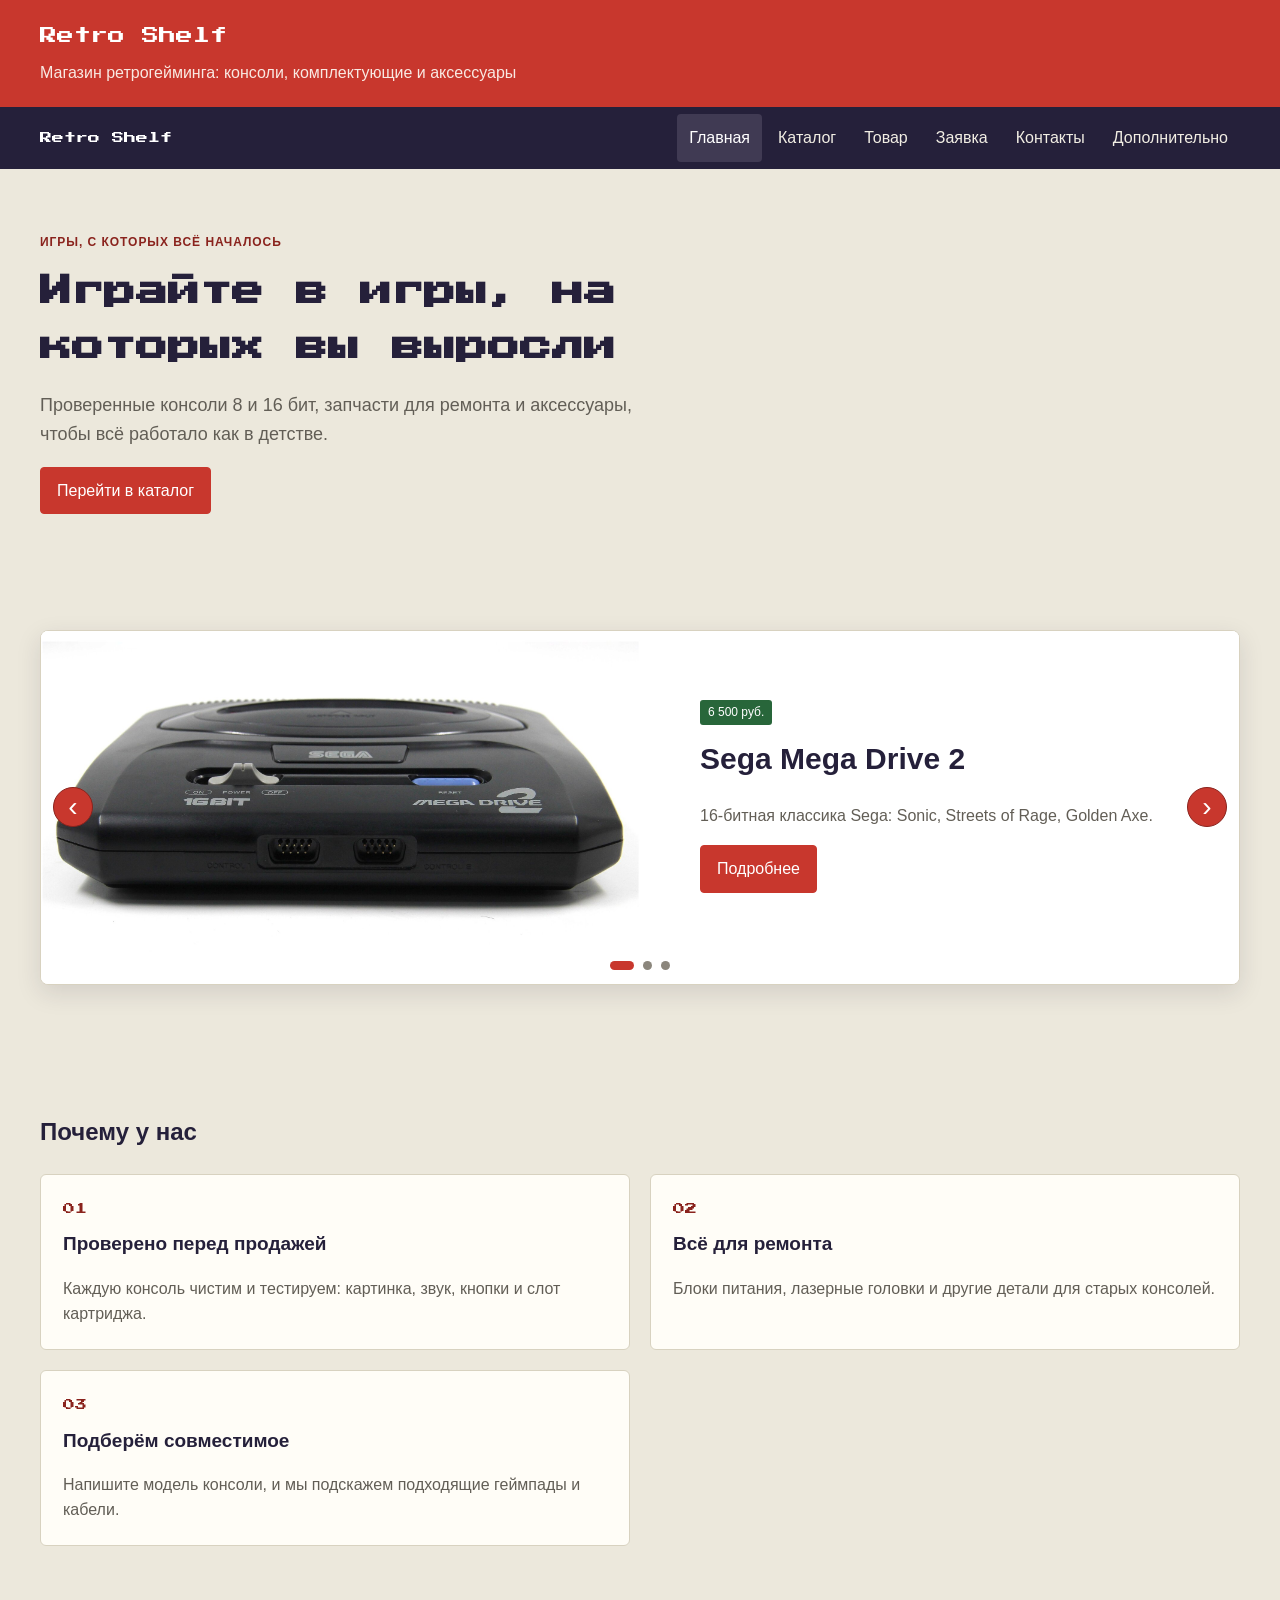
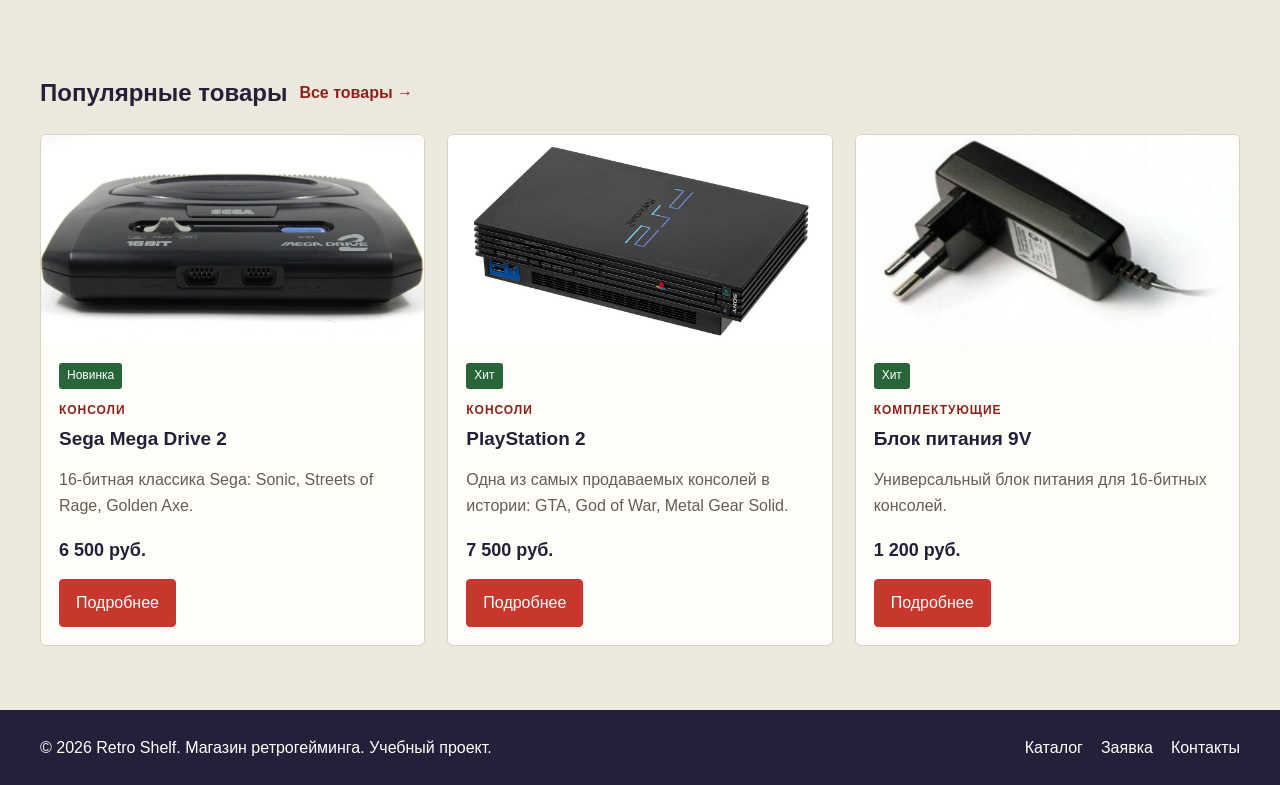
==== index.html @ e9cc9f71 "Добавлена основа проекта КР 4" ====
<!DOCTYPE html>
<html lang="ru">
<head>
  <meta charset="UTF-8">
  <meta name="viewport" content="width=device-width, initial-scale=1.0">
  <meta name="description" content="Retro Shelf — магазин ретрогейминга: консоли, комплектующие и аксессуары.">
  <title>Главная — Retro Shelf</title>
  <link rel="preconnect" href="https://fonts.googleapis.com">
  <link rel="preconnect" href="https://fonts.gstatic.com" crossorigin>
  <link href="https://fonts.googleapis.com/css2?family=Press+Start+2P&display=swap" rel="stylesheet">
  <link rel="stylesheet" href="css/style.css">
  <link rel="stylesheet" href="css/responsive.css">
  <script src="js/main.js" defer></script>
</head>
<body>
  <a class="skip-link" href="#main">Перейти к основному содержимому</a>
  <header class="site-header">
    <div class="site-header__intro wrap">
      <div><a class="site-header__name pixel" href="index.html">Retro Shelf</a><p>Магазин ретрогейминга: консоли, комплектующие и аксессуары</p></div>
    </div>
  </header>
  <nav class="site-nav" aria-label="Основная навигация"><div class="wrap site-nav__inner">
    <a class="site-nav__brand pixel" href="index.html">Retro Shelf</a>
    <button class="site-nav__toggle" type="button" aria-expanded="false" aria-controls="main-menu">Меню</button>
    <ul class="site-nav__list" id="main-menu">        <li><a class="site-nav__link site-nav__link--active" href="index.html" aria-current="page">Главная</a></li>
        <li><a class="site-nav__link" href="catalog.html">Каталог</a></li>
        <li><a class="site-nav__link" href="product.html">Товар</a></li>
        <li><a class="site-nav__link" href="order.html">Заявка</a></li>
        <li><a class="site-nav__link" href="contacts.html">Контакты</a></li>
      <li class="site-nav__more"><a class="site-nav__link" href="catalog.html">Дополнительно</a><ul><li><a href="catalog.html">Все товары</a></li><li><a href="order.html">Оформить заявку</a></li><li><a href="index.html#popular">Популярное</a></li></ul></li>
    </ul>
  </div></nav>
  <main id="main">
    <section class="hero wrap"><div><p class="eyebrow">Игры, с которых всё началось</p><h1 class="pixel">Играйте в игры, на которых вы выросли</h1><p>Проверенные консоли 8 и 16 бит, запчасти для ремонта и аксессуары, чтобы всё работало как в детстве.</p><a class="button" href="catalog.html">Перейти в каталог</a></div></section>
    <section class="section wrap" aria-label="Популярные товары">
      <div class="carousel" role="region" aria-roledescription="карусель" aria-label="Популярные товары">
        <div class="carousel__slides">        <article class="carousel__slide is-active" role="group" aria-roledescription="слайд" aria-label="Слайд 1 из 3" data-slide="0" aria-hidden="false">
          <img src="images/segamd2.jpeg" alt="Sega Mega Drive 2" width="2000" height="1043">
          <div class="carousel__caption"><span class="tag">6 500 руб.</span><h2>Sega Mega Drive 2</h2><p>16-битная классика Sega: Sonic, Streets of Rage, Golden Axe.</p><a class="button" href="product.html#mega-drive-2">Подробнее</a></div>
        </article>
        <article class="carousel__slide" role="group" aria-roledescription="слайд" aria-label="Слайд 2 из 3" data-slide="1" aria-hidden="true">
          <img src="images/ps2.jpg" alt="PlayStation 2" width="1280" height="771">
          <div class="carousel__caption"><span class="tag">7 500 руб.</span><h2>PlayStation 2</h2><p>Одна из самых продаваемых консолей в истории: GTA, God of War, Metal Gear Solid.</p><a class="button" href="product.html#ps2">Подробнее</a></div>
        </article>
        <article class="carousel__slide" role="group" aria-roledescription="слайд" aria-label="Слайд 3 из 3" data-slide="2" aria-hidden="true">
          <img src="images/3ds.jpeg" alt="Nintendo 3DS" width="2000" height="1125">
          <div class="carousel__caption"><span class="tag">10 500 руб.</span><h2>Nintendo 3DS</h2><p>Портативная консоль Nintendo с двумя экранами и 3D-режимом.</p><a class="button" href="product.html#nintendo-3ds">Подробнее</a></div>
        </article></div>
        <button class="carousel__arrow carousel__arrow--prev" type="button" aria-label="Предыдущий слайд">‹</button><button class="carousel__arrow carousel__arrow--next" type="button" aria-label="Следующий слайд">›</button>
        <div class="carousel__controls"><div class="carousel__dots"><button class="carousel__dot is-active" type="button" aria-label="Слайд 1" aria-current="true" data-go-to="0"></button><button class="carousel__dot" type="button" aria-label="Слайд 2" aria-current="false" data-go-to="1"></button><button class="carousel__dot" type="button" aria-label="Слайд 3" aria-current="false" data-go-to="2"></button></div></div>
      </div>
    </section>
    <section class="section wrap"><h2 class="section__title">Почему у нас</h2><div class="feature-grid">
      <article class="feature"><span class="feature__number">01</span><h3>Проверено перед продажей</h3><p>Каждую консоль чистим и тестируем: картинка, звук, кнопки и слот картриджа.</p></article>
      <article class="feature"><span class="feature__number">02</span><h3>Всё для ремонта</h3><p>Блоки питания, лазерные головки и другие детали для старых консолей.</p></article>
      <article class="feature"><span class="feature__number">03</span><h3>Подберём совместимое</h3><p>Напишите модель консоли, и мы подскажем подходящие геймпады и кабели.</p></article>
    </div></section>
    <section class="section wrap" id="popular"><div class="section__heading"><h2 class="section__title">Популярные товары</h2><a class="text-link" href="catalog.html">Все товары →</a></div><div class="product-grid">
      <article class="product-card"><img src="images/segamd2.jpeg" alt="Sega Mega Drive 2" width="2000" height="1043"><div class="product-card__body"><span class="tag">Новинка</span><p class="product-card__category">Консоли</p><h3>Sega Mega Drive 2</h3><p>16-битная классика Sega: Sonic, Streets of Rage, Golden Axe.</p><strong>6 500 руб.</strong><a class="button" href="product.html#mega-drive-2">Подробнее</a></div></article>
      <article class="product-card"><img src="images/ps2.jpg" alt="PlayStation 2" width="1280" height="771"><div class="product-card__body"><span class="tag">Хит</span><p class="product-card__category">Консоли</p><h3>PlayStation 2</h3><p>Одна из самых продаваемых консолей в истории: GTA, God of War, Metal Gear Solid.</p><strong>7 500 руб.</strong><a class="button" href="product.html#ps2">Подробнее</a></div></article>
      <article class="product-card"><img src="images/9v.jpeg" alt="Блок питания 9V" width="820" height="484"><div class="product-card__body"><span class="tag">Хит</span><p class="product-card__category">Комплектующие</p><h3>Блок питания 9V</h3><p>Универсальный блок питания для 16-битных консолей.</p><strong>1 200 руб.</strong><a class="button" href="product.html#psu-9v">Подробнее</a></div></article>
    </div></section>
  </main>
  <footer class="site-footer"><div class="wrap site-footer__inner">
    <p>© 2026 Retro Shelf. Магазин ретрогейминга. Учебный проект.</p>
    <div><a href="catalog.html">Каталог</a><a href="order.html">Заявка</a><a href="contacts.html">Контакты</a></div>
  </div></footer>
</body>
</html>
---- css/style.css ----
/* Основные цвета сайта */
:root {
  --red: #c8372d;
  --red-dark: #8a231d;
  --ink: #25203a;
  --paper: #ece8dc;
  --white: #fffdf7;
  --muted: #625e56;
  --border: #d8d2c0;
  --wrap: 1120px;
}

/* Общие стили */
* {
  box-sizing: border-box;
}

html {
  scroll-behavior: smooth;
}

body {
  margin: 0;
  color: var(--ink);
  background: var(--paper);
  font: 16px/1.6 Arial, sans-serif;
}

a {
  color: var(--red-dark);
}

a:hover {
  color: var(--red);
}

img {
  display: block;
  max-width: 100%;
}

.wrap {
  width: min(var(--wrap), calc(100% - 28px));
  margin-inline: auto;
}

.pixel {
  font-family: "Press Start 2P", "Courier New", monospace;
  line-height: 1.7;
}

/* Шапка и меню */
.site-header {
  padding: 22px 0;
  color: var(--white);
  background: var(--red);
}

.site-header__intro {
  display: flex;
  align-items: center;
  justify-content: space-between;
  gap: 24px;
}

.site-header__name {
  color: white;
  font-size: 17px;
  text-decoration: none;
}

.site-header p {
  margin: 8px 0 0;
  opacity: .9;
}

.site-nav {
  color: white;
  background: var(--ink);
}

.site-nav__inner {
  display: flex;
  align-items: center;
  flex-wrap: wrap;
  min-height: 62px;
  gap: 12px;
  padding-block: 10px;
}

.site-nav__brand {
  color: white;
  font-size: 12px;
  text-decoration: none;
}

.site-nav__toggle {
  display: block;
  padding: 7px 11px;
  margin-left: auto;
  color: white;
  background: transparent;
  border: 1px solid #ffffff80;
  border-radius: 4px;
  font: inherit;
  cursor: pointer;
}

.site-nav__list {
  display: none;
  flex-basis: 100%;
  flex-direction: column;
  gap: 4px;
  padding: 0;
  margin: 0;
  list-style: none;
}

.site-nav__list.is-open {
  display: flex;
}

.site-nav__link {
  display: block;
  padding: 11px 12px;
  color: #f2eee4;
  text-decoration: none;
  border-radius: 4px;
}

.site-nav__link:hover,
.site-nav__link--active {
  color: white;
  background: #403a53;
}

.site-nav__more ul {
  display: none;
  position: absolute;
  z-index: 4;
  top: 100%;
  right: 0;
  min-width: 180px;
  padding: 7px;
  margin: 0;
  list-style: none;
  background: white;
  border: 1px solid var(--border);
  border-radius: 5px;
  box-shadow: 0 8px 24px #17132324;
}

.site-nav__more:focus-within ul {
  display: block;
}

.site-nav__more ul a {
  display: block;
  padding: 7px 9px;
  text-decoration: none;
}

/* Главная страница */
.hero {
  display: grid;
  gap: 24px;
  align-items: center;
  padding-block: 42px;
}

.hero h1 {
  max-width: 670px;
  margin: 8px 0 18px;
  font-size: clamp(22px, 7vw, 32px);
}

.hero p:not(.eyebrow) {
  max-width: 600px;
  color: var(--muted);
  font-size: 18px;
}

.eyebrow,
.product-card__category {
  color: var(--red-dark);
  font-size: 12px;
  font-weight: 700;
  letter-spacing: .08em;
  text-transform: uppercase;
}

.button {
  display: inline-block;
  padding: 10px 16px;
  color: white;
  background: var(--red);
  border: 1px solid var(--red);
  border-radius: 4px;
  font: inherit;
  text-align: center;
  text-decoration: none;
  cursor: pointer;
}

.button:hover {
  color: white;
  background: var(--red-dark);
  border-color: var(--red-dark);
}

.button--outline {
  color: var(--red-dark);
  background: transparent;
}

.button--outline:hover {
  color: white;
  background: var(--red);
}

.section {
  padding-block: 24px 38px;
}

.section__title,
.page-main h1 {
  margin: 0 0 22px;
  font-size: 24px;
}

.section__heading {
  display: flex;
  align-items: flex-start;
  flex-direction: column;
  gap: 12px;
  margin-bottom: 22px;
}

.section__heading .section__title,
.section__heading h1 {
  margin: 0;
}

.text-link {
  font-weight: 700;
  text-decoration: none;
}

/* Карусель */
.carousel {
  position: relative;
  overflow: hidden;
  background: white;
  border: 1px solid var(--border);
  border-radius: 8px;
  box-shadow: 0 8px 25px #25203a20;
}

.carousel__slides {
  position: relative;
}

.carousel__slide {
  display: none;
  color: var(--ink);
  background: white;
}

.carousel__slide.is-active {
  display: grid;
  grid-template-columns: 1fr;
  animation: appear .35s ease;
}

.carousel__slide > img {
  width: 100%;
  height: 230px;
  object-fit: contain;
  background: white;
}

.carousel__caption {
  display: flex;
  align-items: flex-start;
  justify-content: center;
  flex-direction: column;
  padding: 20px 28px;
  background: white;
}

.carousel__caption h2 {
  margin: 10px 0 4px;
  font-size: clamp(20px, 5vw, 30px);
}

.carousel__caption p {
  color: var(--muted);
}

.carousel__arrow {
  position: absolute;
  z-index: 2;
  top: 25%;
  width: 40px;
  height: 40px;
  color: white;
  background: var(--red);
  border: 1px solid var(--red-dark);
  border-radius: 50%;
  font-size: 28px;
  line-height: 1;
  cursor: pointer;
}

.carousel__arrow--prev {
  left: 12px;
}

.carousel__arrow--next {
  right: 12px;
}

.carousel__dots {
  display: flex;
  justify-content: center;
  gap: 9px;
  padding: 0 0 15px;
  background: white;
}

.carousel__dot {
  width: 9px;
  height: 9px;
  padding: 0;
  background: #8b867c;
  border: 0;
  border-radius: 50%;
  cursor: pointer;
}

.carousel__dot.is-active {
  width: 24px;
  background: var(--red);
  border-radius: 9px;
}

@keyframes appear {
  from { opacity: .5; }
  to { opacity: 1; }
}

/* Карточки */
.feature-grid,
.product-grid {
  display: grid;
  grid-template-columns: 1fr;
  gap: 18px;
}

.feature {
  min-width: 0;
  padding: 22px;
  background: var(--white);
  border: 1px solid var(--border);
  border-radius: 6px;
}

.feature h2,
.feature h3 {
  margin: 7px 0;
  font-size: 19px;
}

.feature p {
  margin-bottom: 0;
  color: var(--muted);
}

.feature__number {
  color: var(--red-dark);
  font: 12px "Press Start 2P", monospace;
}

.product-card {
  display: flex;
  min-width: 0;
  overflow: hidden;
  flex-direction: column;
  background: var(--white);
  border: 1px solid var(--border);
  border-radius: 6px;
  transition: transform .2s ease, box-shadow .2s ease;
}

.product-card:hover {
  transform: translateY(-3px);
  box-shadow: 0 8px 20px #25203a18;
}

.product-card > img,
.product-card > picture > img {
  width: 100%;
  height: 210px;
  object-fit: cover;
  background: #ded9ca;
}

.product-card__body {
  display: flex;
  align-items: flex-start;
  flex: 1;
  flex-direction: column;
  padding: 18px;
}

.product-card__body h2,
.product-card__body h3 {
  overflow-wrap: anywhere;
  margin: 4px 0 8px;
  font-size: 19px;
}

.product-card__body > p:not(.product-card__category) {
  overflow-wrap: anywhere;
  margin: 5px 0 14px;
  color: var(--muted);
}

.product-card__body strong {
  margin-top: auto;
  padding: 4px 0 14px;
  font-size: 18px;
}

.product-card__category {
  margin: 12px 0 0;
}

.tag {
  display: inline-block;
  padding: 3px 8px;
  color: white;
  background: #28663a;
  border-radius: 3px;
  font-size: 12px;
}

.product-card__actions {
  display: flex;
  flex-wrap: wrap;
  gap: 8px;
  margin-top: auto;
}

.product-card__actions .button {
  padding: 8px 12px;
}

/* Каталог */
.page-main {
  padding-block: 34px 55px;
}

.notice {
  padding: 14px 17px;
  margin: 0 0 22px;
  color: #343048;
  background: #e3dfd1;
  border: 1px solid var(--border);
  border-left: 4px solid var(--red);
  border-radius: 4px;
}

.catalog-layout {
  display: grid;
  gap: 22px;
}

.catalog-filters {
  order: -1;
  padding: 18px;
  background: var(--white);
  border: 1px solid var(--border);
  border-radius: 6px;
}

.catalog-filters h2 {
  margin: 0 0 14px;
  font-size: 20px;
}

.catalog-filters fieldset {
  padding: 0;
  margin: 0 0 15px;
  border: 0;
}

.catalog-filters legend {
  margin-bottom: 7px;
  font-weight: 700;
}

.catalog-filters label {
  display: block;
  margin: 6px 0;
}

.catalog-filters input[type="number"] {
  width: 100%;
  min-height: 44px;
  padding: 8px;
  margin: 4px 0 8px;
  border: 1px solid #aaa497;
  border-radius: 4px;
  font: inherit;
}

/* Карточка товара и таблица */
.breadcrumbs {
  margin-bottom: 20px;
  color: var(--muted);
  font-size: 14px;
}

.breadcrumbs a {
  text-decoration: none;
}

.product-view {
  display: none;
  padding: 15px 0 40px;
}

.product-view:target {
  display: block;
}

.page-main:not(:has(.product-view:target)) .product-view:first-of-type {
  display: block;
}

.product-details {
  display: grid;
  grid-template-columns: 1fr;
  gap: 20px;
  align-items: center;
}

.product-details > img {
  width: 100%;
  max-height: 340px;
  object-fit: contain;
  background: white;
  border: 1px solid var(--border);
  border-radius: 6px;
}

.product-details__info h2 {
  margin: 10px 0;
  font-size: 30px;
}

.product-details__info > p:not(.product-card__category) {
  color: var(--muted);
  font-size: 18px;
}

.product-details__price {
  display: block;
  margin: 18px 0;
  font-size: 28px;
}

.product-view > h2 {
  margin: 32px 0 12px;
}

.table-wrapper {
  width: 100%;
  overflow-x: auto;
  -webkit-overflow-scrolling: touch;
}

.product-table {
  width: 100%;
  min-width: 520px;
  border-collapse: collapse;
  background: var(--white);
}

.product-table caption {
  padding: 10px;
  font-weight: 700;
  text-align: left;
}

.product-table th,
.product-table td {
  padding: 11px 14px;
  border: 1px solid var(--border);
  text-align: left;
}

.product-table th {
  width: 35%;
  background: #e5e0d2;
}

/* Форма заявки */
.form-card {
  max-width: 820px;
  padding: 18px;
  margin: 0 auto;
  background: var(--white);
  border: 1px solid var(--border);
  border-radius: 7px;
  box-shadow: 0 5px 20px #25203a12;
}

.form-card h1 {
  padding: 14px 18px;
  margin: -18px -18px 18px;
  color: white;
  background: var(--red);
  font-size: 16px;
}

.form-note {
  margin: 0 0 18px;
  color: var(--muted);
}

.form-grid {
  display: grid;
  grid-template-columns: 1fr;
  gap: 16px;
}

.order-form label {
  display: flex;
  flex-direction: column;
  gap: 6px;
  font-weight: 700;
}

.order-form input:not([type="checkbox"]),
.order-form select,
.order-form textarea {
  width: 100%;
  min-height: 44px;
  padding: 10px 11px;
  color: var(--ink);
  background: white;
  border: 1px solid #817b70;
  border-radius: 4px;
  font: inherit;
}

.order-form textarea {
  min-height: 120px;
  resize: vertical;
}

.order-form input:focus,
.order-form select:focus,
.order-form textarea:focus {
  border-color: var(--red-dark);
}

.form-check {
  display: flex !important;
  align-items: center;
  flex-direction: row !important;
  font-weight: 400 !important;
}

.form-check input {
  width: 18px;
  height: 18px;
  accent-color: var(--red);
}

.form-actions {
  display: flex;
  flex-wrap: wrap;
  gap: 10px;
}

.form-success {
  padding: 12px;
  color: #245d30;
  background: #e5f4e8;
  border-radius: 4px;
}

/* Контакты и подвал */
.contact-grid {
  margin-top: 25px;
}

.contact-list {
  padding-left: 20px;
}

.contact-list li {
  margin: 9px 0;
}

.site-footer {
  padding: 25px 0;
  color: white;
  background: var(--ink);
}

.site-footer__inner {
  display: flex;
  flex-direction: column;
  gap: 16px;
}

.site-footer p {
  margin: 0;
}

.site-footer__inner div {
  display: flex;
  flex-wrap: wrap;
  gap: 18px;
}

.site-footer a {
  color: white;
  text-decoration: none;
}

.site-footer a:hover {
  text-decoration: underline;
}

/* Переход к основному содержимому и видимый фокус */
.skip-link {
  position: absolute;
  top: -100px;
  left: 16px;
  z-index: 1000;
  padding: 8px 12px;
  color: white;
  background: #111;
  border-radius: 4px;
  text-decoration: none;
}

.skip-link:focus {
  top: 16px;
}

:focus-visible {
  outline: 3px solid #005fcc;
  outline-offset: 3px;
}

@media (prefers-reduced-motion: reduce) {
  *,
  *::before,
  *::after {
    scroll-behavior: auto;
    animation-duration: .01ms;
    transition-duration: .01ms;
  }
}

.carousel__controls {
  position: relative;
  padding-bottom: 14px;
  background: white;
}

.carousel__pause {
  display: block;
  padding: 4px 9px;
  margin: 0 auto 10px;
  color: var(--red-dark);
  background: white;
  border: 1px solid var(--red-dark);
  border-radius: 4px;
  font: inherit;
  font-size: 14px;
  cursor: pointer;
}

.carousel__dots {
  padding-bottom: 0;
}
---- css/responsive.css ----
*,
*::before,
*::after {
  box-sizing: border-box;
}

html {
  scroll-behavior: smooth;
}

img,
video {
  max-width: 100%;
  height: auto;
}

body {
  overflow-x: hidden;
}

.wrap {
  width: min(100% - 32px, 1200px);
  margin-inline: auto;
}

.section {
  padding-block: clamp(24px, 5vw, 64px);
}

@media (min-width: 640px) {
  .product-grid,
  .feature-grid {
    grid-template-columns: repeat(2, minmax(0, 1fr));
    gap: 20px;
  }

  .section__heading {
    align-items: center;
    flex-direction: row;
  }
}

@media (min-width: 768px) {
  .site-nav__inner {
    flex-wrap: nowrap;
    padding-block: 0;
  }

  .site-nav__toggle {
    display: none;
  }

  .site-nav__list {
    display: flex;
    flex-basis: auto;
    align-items: center;
    flex-direction: row;
    flex-wrap: wrap;
    gap: 4px;
    margin-left: auto;
  }

  .site-nav__more {
    position: relative;
  }

  .site-nav__more:hover ul,
  .site-nav__more:focus-within ul {
    display: block;
  }

  .hero {
    padding-block: 52px;
  }

  .carousel__slide.is-active {
    grid-template-columns: minmax(0, 1fr) minmax(0, 1fr);
  }

  .carousel__slide > img {
    height: 330px;
  }

  .carousel__caption {
    padding: 28px clamp(22px, 5vw, 60px);
  }

  .carousel__arrow {
    top: 44%;
  }

  .product-details {
    grid-template-columns: minmax(0, 1fr) minmax(0, 1fr);
    gap: 32px;
  }

  .product-details > img {
    max-height: 420px;
  }

  .form-card {
    padding: 24px;
  }

  .form-card h1 {
    margin: -24px -24px 20px;
  }

  .form-grid {
    grid-template-columns: repeat(2, minmax(0, 1fr));
  }

  .form-grid__wide {
    grid-column: 1 / -1;
  }

  .contact-grid {
    grid-template-columns: repeat(2, minmax(0, 1fr));
  }

  .site-footer__inner {
    align-items: center;
    justify-content: space-between;
    flex-direction: row;
  }
}

@media (min-width: 1024px) {
  .product-grid {
    grid-template-columns: repeat(3, minmax(0, 1fr));
    gap: 22px;
  }

  .catalog-layout {
    grid-template-columns: 250px minmax(0, 1fr);
    align-items: start;
  }

  .catalog-filters {
    position: sticky;
    top: 20px;
    order: 0;
  }
}

@media (min-width: 1280px) {
  .product-grid--catalog {
    grid-template-columns: repeat(4, minmax(0, 1fr));
  }
}
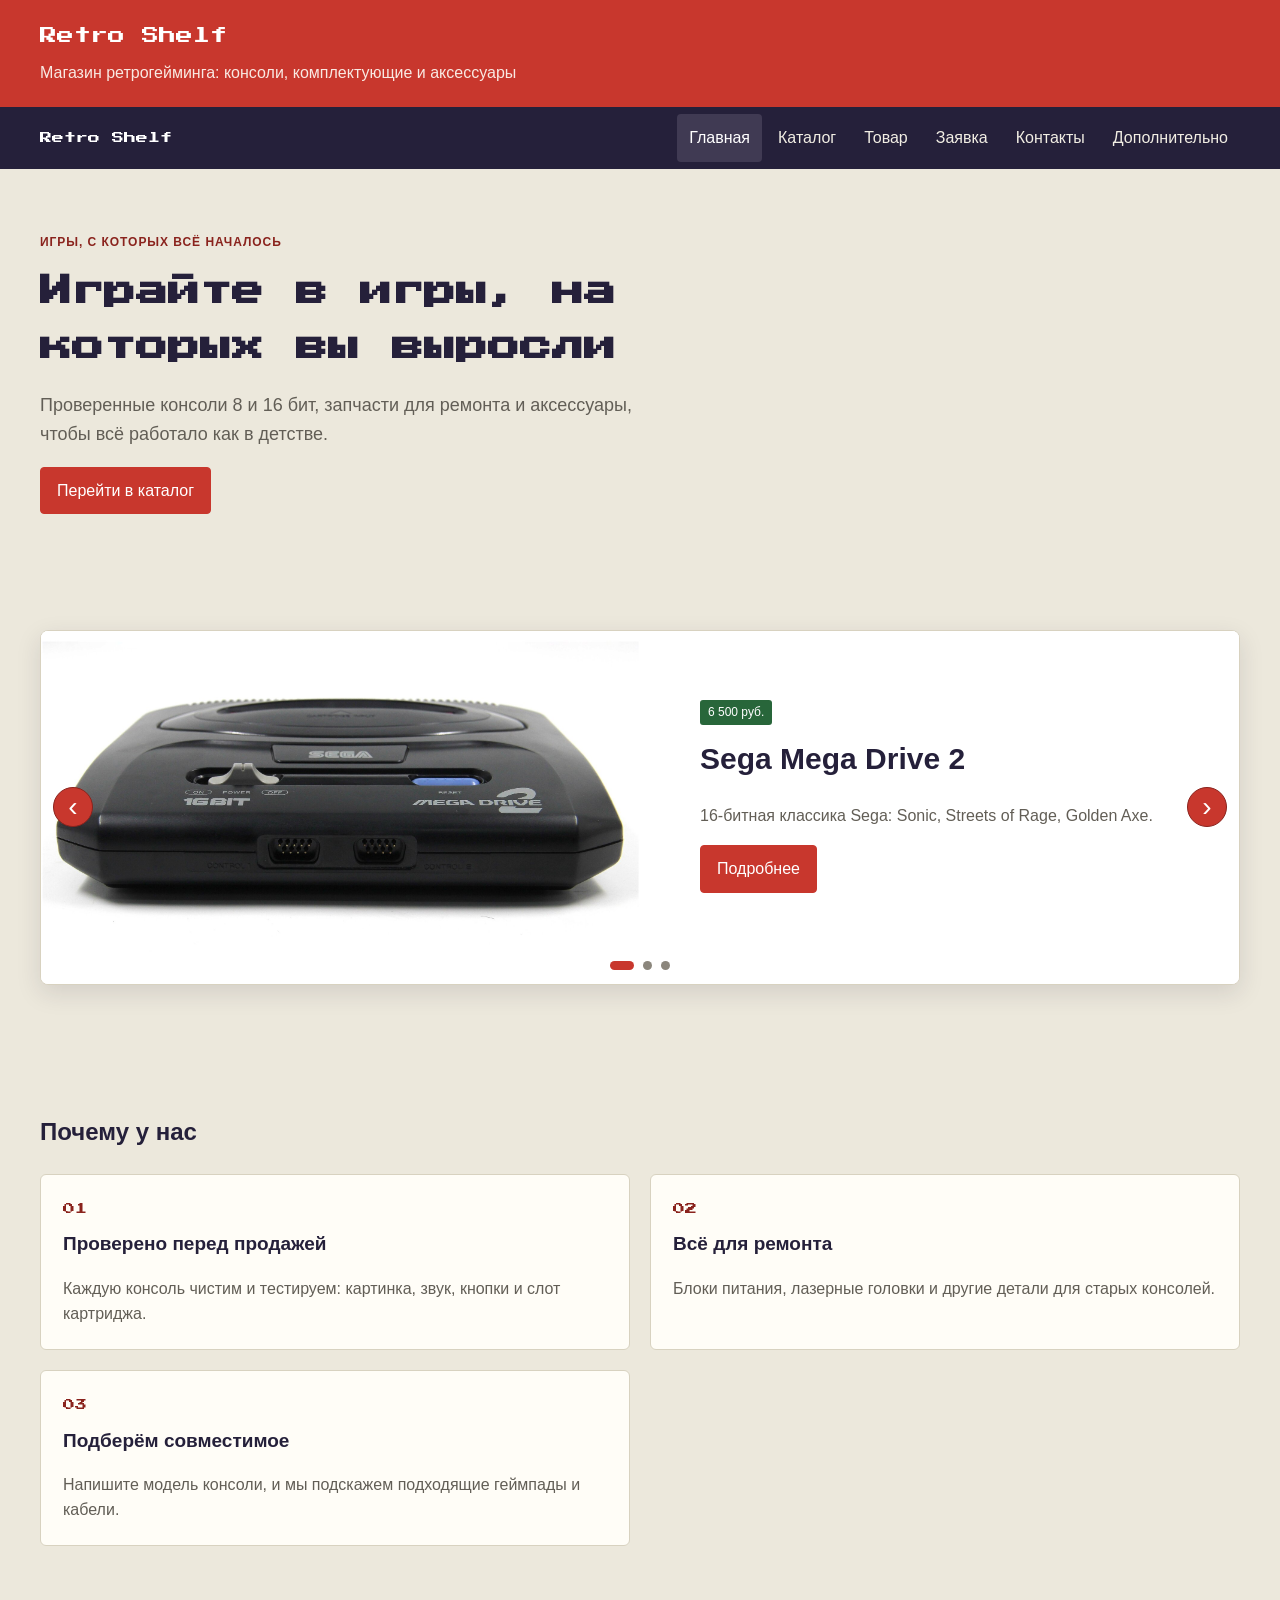
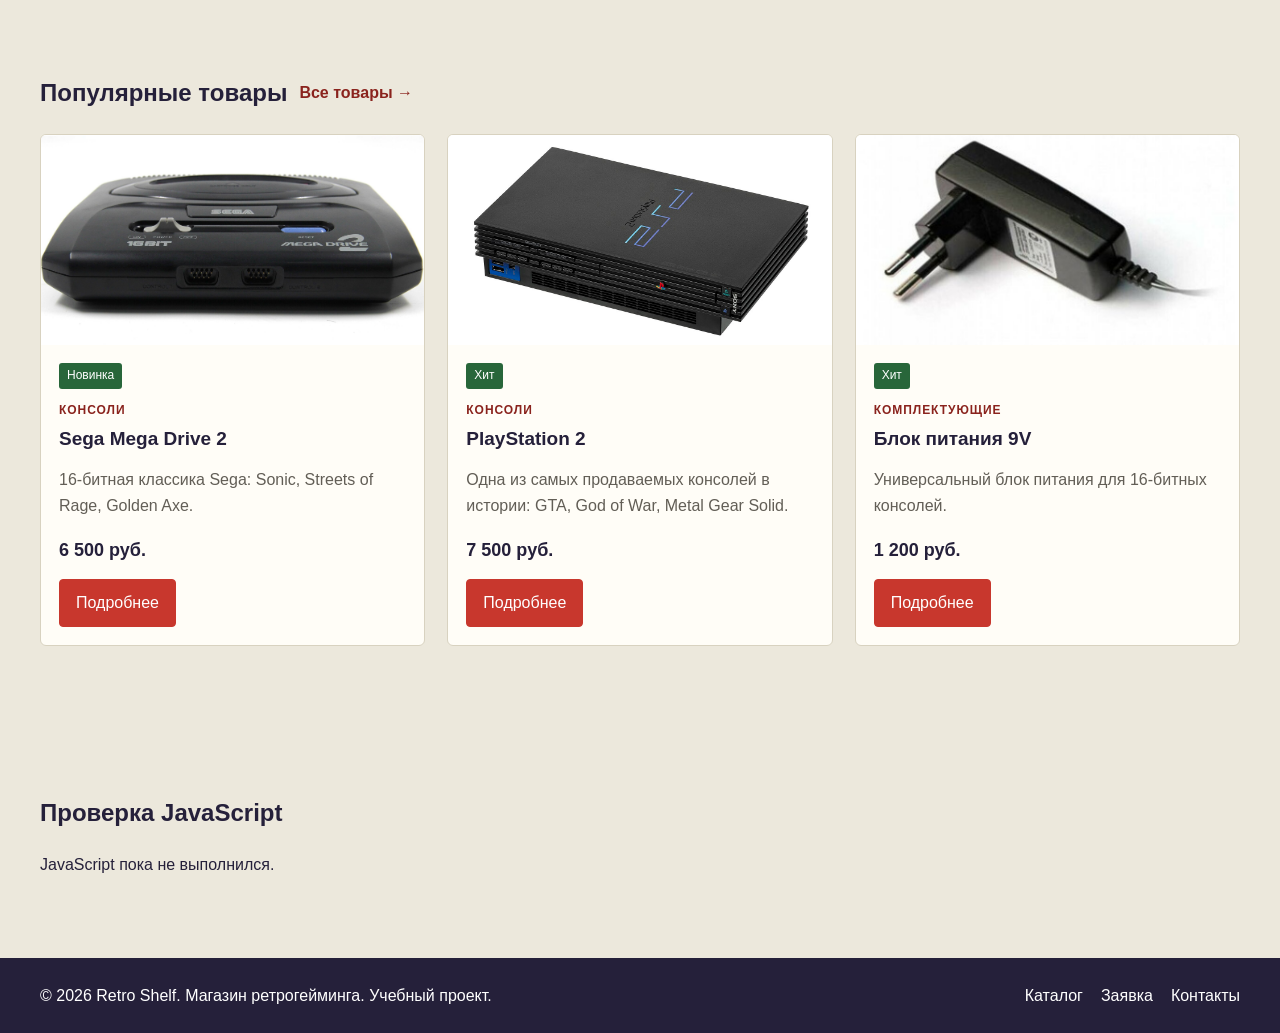
==== commit 9a771423: "Добавлены основы JavaScript" ====
--- a/index.html
+++ b/index.html
@@ -10,6 +10,7 @@
   <link href="https://fonts.googleapis.com/css2?family=Press+Start+2P&display=swap" rel="stylesheet">
   <link rel="stylesheet" href="css/style.css">
   <link rel="stylesheet" href="css/responsive.css">
+  <script src="js/data.js" defer></script>
   <script src="js/main.js" defer></script>
 </head>
 <body>
@@ -60,6 +61,11 @@
       <article class="product-card"><img src="images/ps2.jpg" alt="PlayStation 2" width="1280" height="771"><div class="product-card__body"><span class="tag">Хит</span><p class="product-card__category">Консоли</p><h3>PlayStation 2</h3><p>Одна из самых продаваемых консолей в истории: GTA, God of War, Metal Gear Solid.</p><strong>7 500 руб.</strong><a class="button" href="product.html#ps2">Подробнее</a></div></article>
       <article class="product-card"><img src="images/9v.jpeg" alt="Блок питания 9V" width="820" height="484"><div class="product-card__body"><span class="tag">Хит</span><p class="product-card__category">Комплектующие</p><h3>Блок питания 9V</h3><p>Универсальный блок питания для 16-битных консолей.</p><strong>1 200 руб.</strong><a class="button" href="product.html#psu-9v">Подробнее</a></div></article>
     </div></section>
+     <section class="section wrap js-check" aria-labelledby="js-check-title">
+      <h2 id="js-check-title">Проверка JavaScript</h2>
+      <p class="js-message">JavaScript пока не выполнился.</p>
+      <pre class="product-output"></pre>
+    </section>
   </main>
   <footer class="site-footer"><div class="wrap site-footer__inner">
     <p>© 2026 Retro Shelf. Магазин ретрогейминга. Учебный проект.</p>
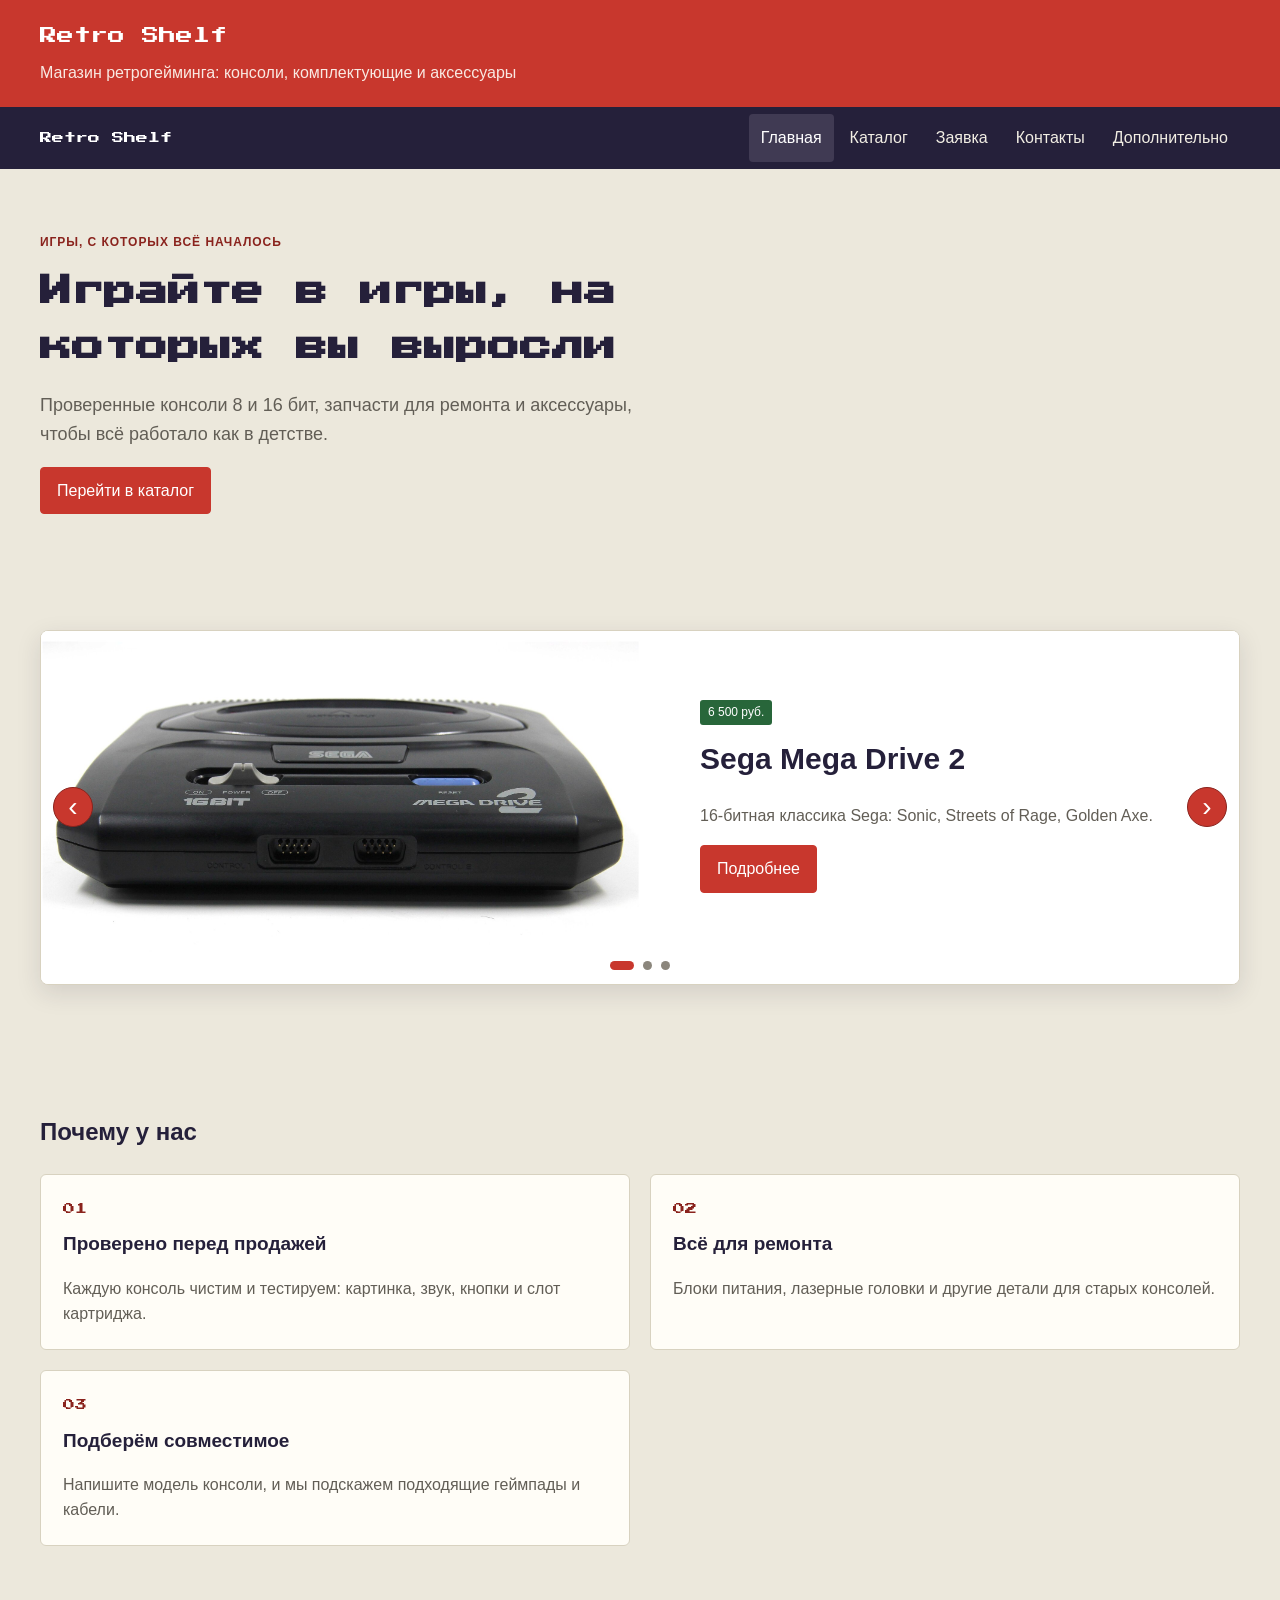
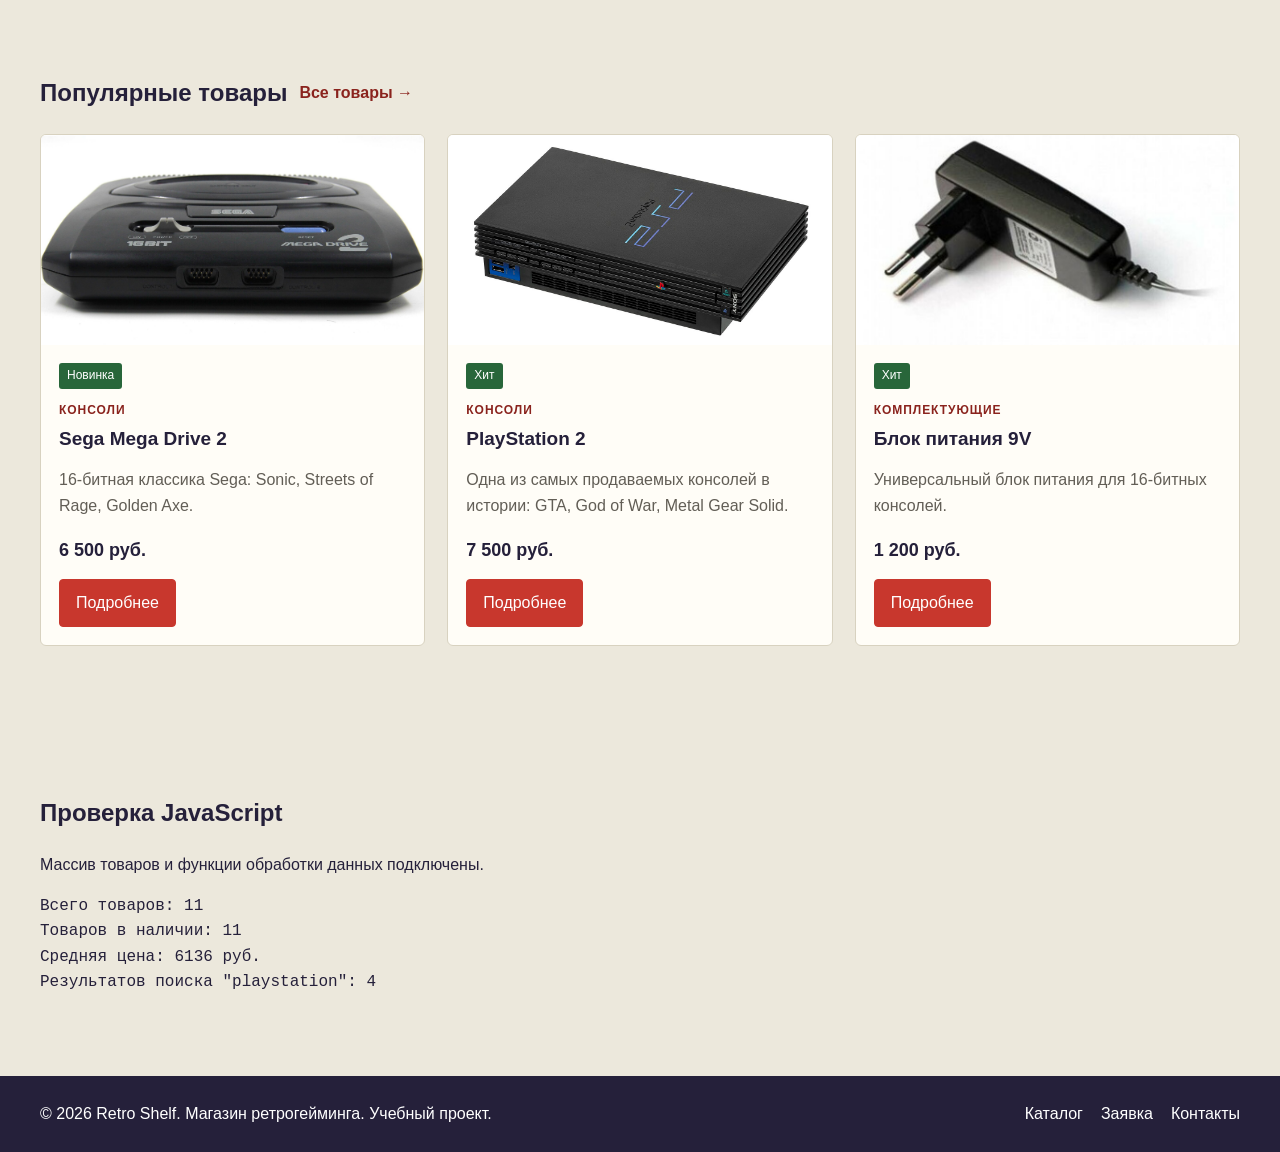
==== commit 9f61502f: "feat: complete JavaScript shop project" ====
--- a/index.html
+++ b/index.html
@@ -25,7 +25,6 @@
     <button class="site-nav__toggle" type="button" aria-expanded="false" aria-controls="main-menu">Меню</button>
     <ul class="site-nav__list" id="main-menu">        <li><a class="site-nav__link site-nav__link--active" href="index.html" aria-current="page">Главная</a></li>
         <li><a class="site-nav__link" href="catalog.html">Каталог</a></li>
-        <li><a class="site-nav__link" href="product.html">Товар</a></li>
         <li><a class="site-nav__link" href="order.html">Заявка</a></li>
         <li><a class="site-nav__link" href="contacts.html">Контакты</a></li>
       <li class="site-nav__more"><a class="site-nav__link" href="catalog.html">Дополнительно</a><ul><li><a href="catalog.html">Все товары</a></li><li><a href="order.html">Оформить заявку</a></li><li><a href="index.html#popular">Популярное</a></li></ul></li>
--- a/css/responsive.css
+++ b/css/responsive.css
@@ -1,3 +1,10 @@
+/*
+Адаптивные стили для контрольной работы №3.
+Подход: Mobile First.
+Базовые стили рассчитаны на мобильный экран.
+Расширения добавляются через min-width медиазапросы.
+*/
+
 *,
 *::before,
 *::after {
@@ -148,3 +155,104 @@
     grid-template-columns: repeat(4, minmax(0, 1fr));
   }
 }
+
+/* Каталог КР №4 */
+.catalog-layout {
+  grid-template-columns: minmax(0, 1fr);
+}
+
+.catalog-controls {
+  display: grid;
+  grid-template-columns: 1fr;
+  gap: 14px;
+  padding: 18px;
+  margin-bottom: 18px;
+  background: var(--white);
+  border: 1px solid var(--border);
+  border-radius: 6px;
+  box-shadow: 0 4px 12px rgba(37, 32, 58, 0.08);
+}
+
+.catalog-controls__group {
+  display: grid;
+  gap: 6px;
+}
+
+.catalog-controls__group label {
+  font-weight: 700;
+}
+
+.catalog-controls__input,
+.catalog-controls__select {
+  width: 100%;
+  min-height: 44px;
+  padding: 8px 10px;
+  color: #25203a;
+  background: var(--white);
+  border: 1px solid #aaa497;
+  border-radius: 4px;
+  font: inherit;
+}
+
+.catalog-controls__input:focus,
+.catalog-controls__select:focus {
+  border-color: var(--red);
+  outline: 2px solid rgba(201, 54, 43, 0.2);
+}
+
+.catalog-count {
+  margin: 12px 0;
+  color: var(--muted);
+  font-weight: 700;
+}
+
+.catalog-empty {
+  padding: 14px;
+  background: var(--white);
+  border: 1px solid var(--border);
+  border-radius: 6px;
+}
+
+.catalog-empty[hidden] {
+  display: none;
+}
+
+@media (min-width: 768px) {
+  .catalog-controls {
+    grid-template-columns: repeat(3, minmax(0, 1fr));
+    align-items: end;
+  }
+}
+
+@media (min-width: 1024px) {
+  .product-grid--catalog {
+    grid-template-columns: repeat(2, minmax(0, 1fr));
+  }
+}
+
+@media (min-width: 1280px) {
+  .product-grid--catalog {
+    grid-template-columns: repeat(3, minmax(0, 1fr));
+  }
+}
+
+/* Валидация формы КР №4 */
+.order-form__group {
+  display: grid;
+  gap: 6px;
+}
+
+.form-error {
+  min-height: 1em;
+  margin: 0;
+  color: var(--red);
+  font-size: 14px;
+}
+
+.form-message {
+  margin: 0;
+}
+
+.order-form [aria-invalid="true"] {
+  border-color: var(--red);
+}
